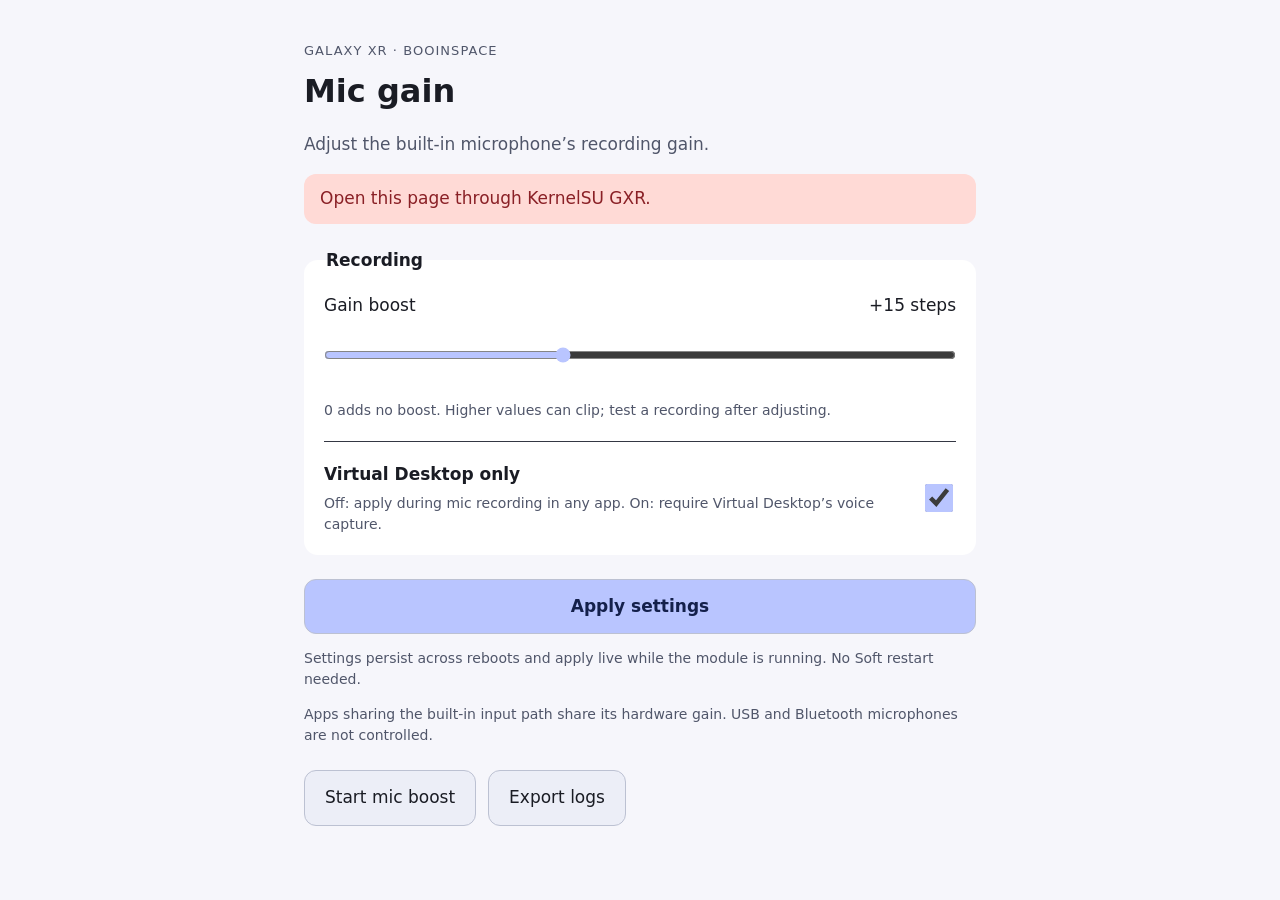
==== modules/mic-gain-boost/webroot/index.html @ caaef3cc "Add display blanking and live mic settings Replace the eye-loss dim with physical-panel blanking aft" ====
<!doctype html>
<html lang="en">
<head>
  <meta charset="utf-8">
  <meta name="viewport" content="width=device-width, initial-scale=1">
  <!-- GXR delivers root-command callbacks through a javascript: URL. -->
  <meta http-equiv="Content-Security-Policy" content="default-src 'none'; script-src 'self' 'unsafe-inline'; style-src 'self'; base-uri 'none'; form-action 'none'">
  <title>Mic gain</title>
  <link rel="stylesheet" href="style.css">
  <script src="settings.js" defer></script>
</head>
<body>
  <main>
    <header><p class="eyebrow">Galaxy XR · booinspace</p><h1>Mic gain</h1>
      <p>Adjust the built-in microphone’s recording gain.</p></header>
    <p id="status" role="status" aria-live="polite">Loading settings…</p>
    <form id="settings">
      <fieldset id="controls" disabled><legend>Recording</legend>
        <label for="gain">Gain boost <output id="gain-value" for="gain">+15 steps</output></label>
        <input id="gain" type="range" min="0" max="40" step="1" value="15" aria-describedby="gain-help">
        <p id="gain-help" class="hint">0 adds no boost. Higher values can clip; test a recording after adjusting.</p>
        <label class="toggle" for="vd-only"><span><strong>Virtual Desktop only</strong>
          <small>Off: apply during mic recording in any app. On: require Virtual Desktop’s voice capture.</small></span>
          <input id="vd-only" type="checkbox" checked></label>
      </fieldset>
      <button id="apply" type="submit" disabled>Apply settings</button>
    </form>
    <p class="hint">Settings persist across reboots and apply live while the module is running. No Soft restart needed.</p>
    <p class="hint">Apps sharing the built-in input path share its hardware gain. USB and Bluetooth microphones are not controlled.</p>
    <div class="actions"><button id="start" disabled>Start mic boost</button><button id="logs" disabled>Export logs</button></div>
  </main>
</body>
</html>
---- modules/mic-gain-boost/webroot/style.css ----
:root { color-scheme: light dark; font: 17px/1.5 system-ui, sans-serif; color: #e8e9f0; background: #101116; }
* { box-sizing: border-box; }
body { margin: 0; }
main { max-width: 720px; margin: auto; padding: 28px 24px 48px; }
h1 { margin: 0; font-size: 32px; }
.eyebrow { font-size: 13px; letter-spacing: .08em; text-transform: uppercase; margin-bottom: 6px; }
header p, .hint, small { color: #b6b9c8; }
.hint, small { font-size: 14px; }
#status { min-height: 48px; padding: 12px 16px; border-radius: 12px; background: #222633; }
#status.error { color: #ffb4ab; background: #3f2022; }
fieldset { border: 0; padding: 20px; margin: 24px 0; border-radius: 14px; background: #1a1c24; }
legend { font-weight: 600; }
label { display: flex; align-items: center; justify-content: space-between; gap: 24px; }
output { white-space: nowrap; font-variant-numeric: tabular-nums; }
input { accent-color: #b9c5ff; }
input[type=range] { width: 100%; min-height: 48px; margin: 12px 0 0; }
input[type=checkbox] { flex: 0 0 auto; width: 28px; height: 28px; }
.toggle { border-top: 1px solid #343743; padding-top: 20px; margin-top: 20px; }
small { display: block; margin-top: 5px; }
button { min-height: 52px; padding: 14px 20px; border: 1px solid #596078; border-radius: 12px; color: #e8e9f0; background: #262a37; font: inherit; cursor: pointer; }
#apply { width: 100%; background: #b9c5ff; color: #14204b; font-weight: 600; }
button:disabled, fieldset:disabled { opacity: .55; cursor: default; }
:focus-visible { outline: 3px solid #c2ccff; outline-offset: 4px; }
.actions { display: flex; gap: 12px; flex-wrap: wrap; margin-top: 24px; }
@media (prefers-color-scheme: light) {
  :root { color: #1a1c24; background: #f6f6fb; }
  header p, .hint, small { color: #50566a; }
  fieldset { background: #fff; }
  #status { background: #e5e9f6; }
  #status.error { color: #8a2026; background: #ffdad6; }
  button { color: #1a1c24; background: #eceef7; border-color: #bcc1d2; }
}
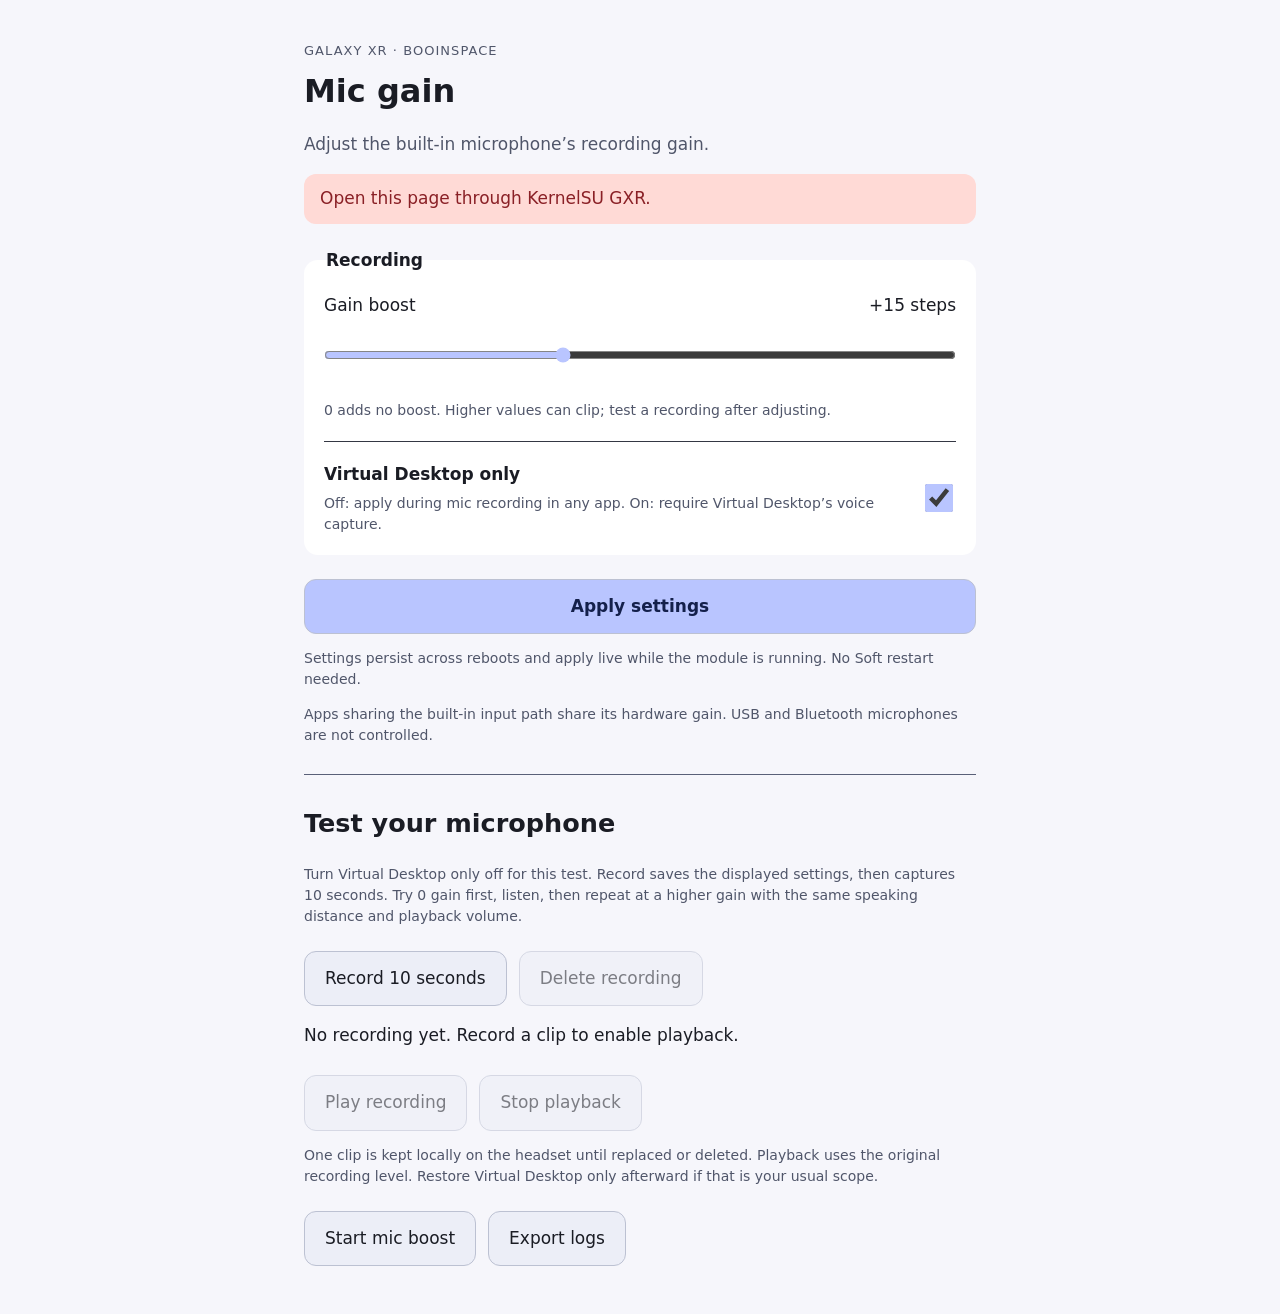
==== commit e7a939e4: "Add mic recording and native playback Mic gain comparisons need a bounded recorder and reliable loca" ====
--- a/modules/mic-gain-boost/webroot/index.html
+++ b/modules/mic-gain-boost/webroot/index.html
@@ -4,7 +4,7 @@
   <meta charset="utf-8">
   <meta name="viewport" content="width=device-width, initial-scale=1">
   <!-- GXR delivers root-command callbacks through a javascript: URL. -->
-  <meta http-equiv="Content-Security-Policy" content="default-src 'none'; script-src 'self' 'unsafe-inline'; style-src 'self'; base-uri 'none'; form-action 'none'">
+  <meta http-equiv="Content-Security-Policy" content="default-src 'none'; script-src 'self' 'unsafe-inline'; style-src 'self'; media-src 'self'; base-uri 'none'; form-action 'none'">
   <title>Mic gain</title>
   <link rel="stylesheet" href="style.css">
   <script src="settings.js" defer></script>
@@ -27,6 +27,14 @@
     </form>
     <p class="hint">Settings persist across reboots and apply live while the module is running. No Soft restart needed.</p>
     <p class="hint">Apps sharing the built-in input path share its hardware gain. USB and Bluetooth microphones are not controlled.</p>
+    <section aria-labelledby="test-title">
+      <h2 id="test-title">Test your microphone</h2>
+      <p class="hint">Turn Virtual Desktop only off for this test. Record saves the displayed settings, then captures 10 seconds. Try 0 gain first, listen, then repeat at a higher gain with the same speaking distance and playback volume.</p>
+      <div class="actions"><button id="record" disabled>Record 10 seconds</button><button id="delete-recording" disabled>Delete recording</button></div>
+      <p id="test-status" class="test-status" role="status" aria-live="polite">No recording yet. Record a clip to enable playback.</p>
+      <div class="actions"><button id="play-recording" disabled>Play recording</button><button id="stop-playback" disabled>Stop playback</button></div>
+      <p class="hint">One clip is kept locally on the headset until replaced or deleted. Playback uses the original recording level. Restore Virtual Desktop only afterward if that is your usual scope.</p>
+    </section>
     <div class="actions"><button id="start" disabled>Start mic boost</button><button id="logs" disabled>Export logs</button></div>
   </main>
 </body>
--- a/modules/mic-gain-boost/webroot/style.css
+++ b/modules/mic-gain-boost/webroot/style.css
@@ -22,11 +22,16 @@
 button:disabled, fieldset:disabled { opacity: .55; cursor: default; }
 :focus-visible { outline: 3px solid #c2ccff; outline-offset: 4px; }
 .actions { display: flex; gap: 12px; flex-wrap: wrap; margin-top: 24px; }
+section { border-top: 1px solid #596078; margin-top: 28px; padding-top: 8px; }
+audio { width: 100%; margin-top: 20px; }
+.test-status { min-height: 28px; overflow-wrap: anywhere; white-space: pre-wrap; }
+.test-status.error { color: #ffb4ab; }
 @media (prefers-color-scheme: light) {
   :root { color: #1a1c24; background: #f6f6fb; }
   header p, .hint, small { color: #50566a; }
   fieldset { background: #fff; }
   #status { background: #e5e9f6; }
   #status.error { color: #8a2026; background: #ffdad6; }
+  .test-status.error { color: #8a2026; }
   button { color: #1a1c24; background: #eceef7; border-color: #bcc1d2; }
 }
